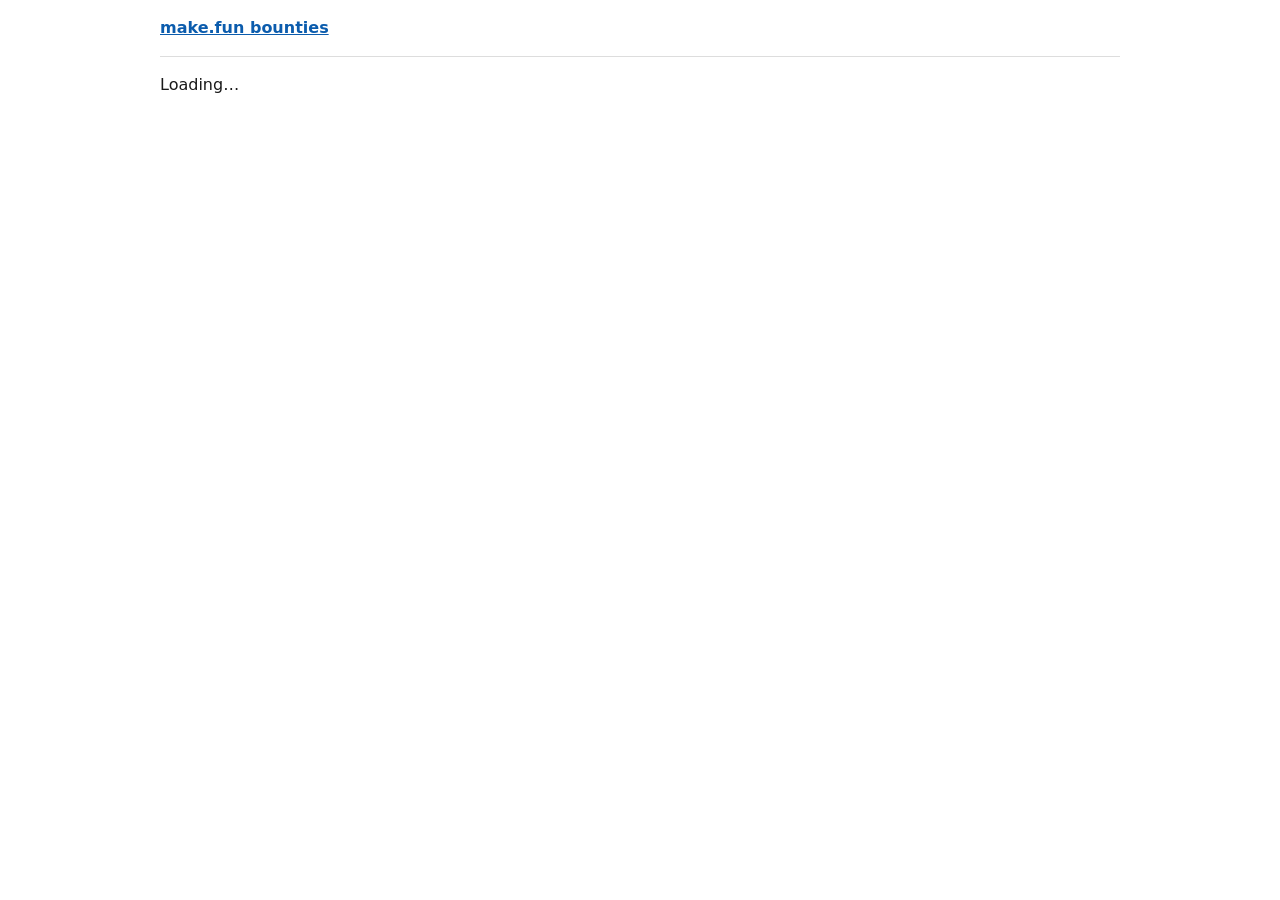
==== app/index.html @ f064cfcb "init: starter baseline" ====
<!doctype html>
<html lang="en">
<head>
<meta charset="utf-8">
<meta name="viewport" content="width=device-width, initial-scale=1">
<title>make.fun bounties</title>
<link rel="stylesheet" href="style.css">
<script type="module" src="main.js"></script>
</head>
<body>
<header><a href="#/">make.fun bounties</a></header>
<main id="app"></main>
</body>
</html>
---- app/style.css ----
body {
  margin: 0 auto;
  max-width: 960px;
  padding: 0 16px 48px;
  font: 16px/1.5 system-ui, sans-serif;
  color: #1a1a1a;
}

header {
  padding: 16px 0;
  border-bottom: 1px solid #ddd;
  font-weight: 600;
}

a {
  color: #0b5cad;
}

.board {
  list-style: none;
  padding: 0;
}

.board li {
  display: grid;
  grid-template-columns: 1fr 7em 9em 8em 7em;
  gap: 12px;
  padding: 8px 0;
  border-bottom: 1px solid #eee;
}

dl {
  display: grid;
  grid-template-columns: max-content 1fr;
  gap: 4px 16px;
}

dt {
  font-weight: 600;
}

dd {
  margin: 0;
}

.description {
  white-space: pre-wrap;
}
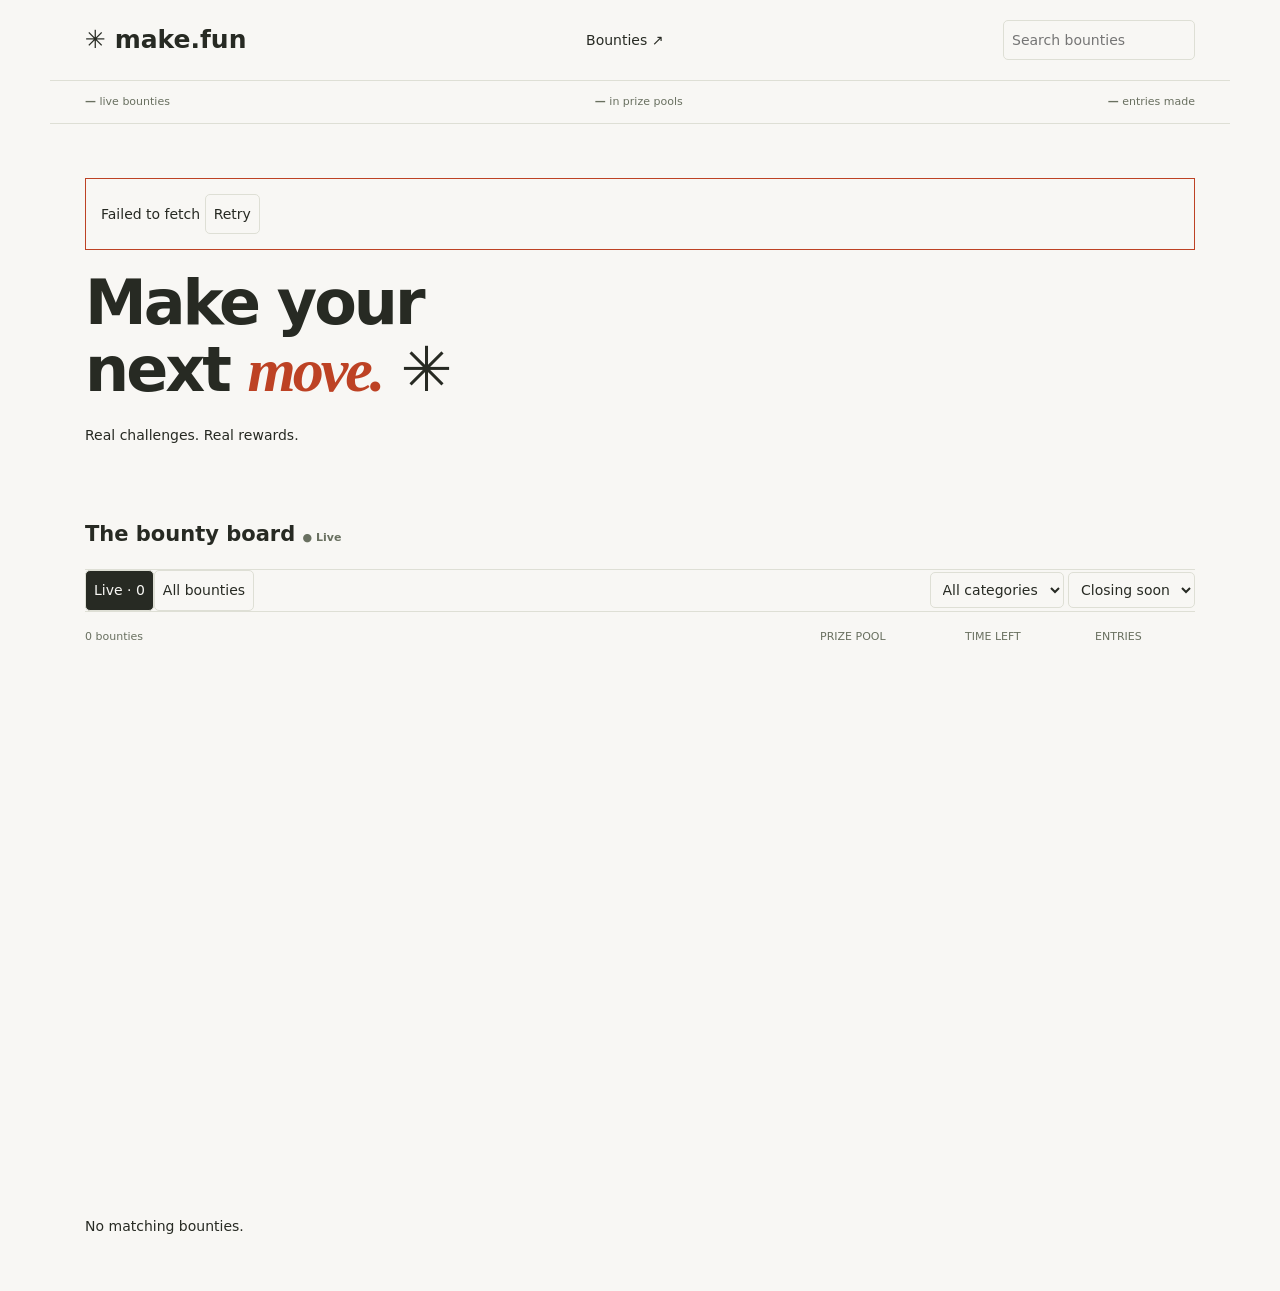
==== commit 03183f54: "app: full frontend (board, bounty, leaderboard, profile)" ====
--- a/app/index.html
+++ b/app/index.html
@@ -1,14 +1 @@
-<!doctype html>
-<html lang="en">
-<head>
-<meta charset="utf-8">
-<meta name="viewport" content="width=device-width, initial-scale=1">
-<title>make.fun bounties</title>
-<link rel="stylesheet" href="style.css">
-<script type="module" src="main.js"></script>
-</head>
-<body>
-<header><a href="#/">make.fun bounties</a></header>
-<main id="app"></main>
-</body>
-</html>
+<!doctype html><html lang="en"><meta charset="utf-8"><meta name="viewport" content="width=device-width,initial-scale=1"><title>make.fun — Bounties</title><link rel="stylesheet" href="style.css"><script>window.__shotReady=false</script><script type="module" src="app.js"></script><header><a class="brand" href="#/">✳ make.fun</a><a href="#/">Bounties ↗</a><form><input type="search" aria-label="Search all bounties" placeholder="Search bounties"></form></header><div class="totals"><span><b id="live">—</b> live bounties</span><span><b id="pots">—</b> in prize pools</span><span><b id="entries">—</b> entries made</span></div><main></main></html>
--- a/app/style.css
+++ b/app/style.css
@@ -1,48 +1 @@
-body {
-  margin: 0 auto;
-  max-width: 960px;
-  padding: 0 16px 48px;
-  font: 16px/1.5 system-ui, sans-serif;
-  color: #1a1a1a;
-}
-
-header {
-  padding: 16px 0;
-  border-bottom: 1px solid #ddd;
-  font-weight: 600;
-}
-
-a {
-  color: #0b5cad;
-}
-
-.board {
-  list-style: none;
-  padding: 0;
-}
-
-.board li {
-  display: grid;
-  grid-template-columns: 1fr 7em 9em 8em 7em;
-  gap: 12px;
-  padding: 8px 0;
-  border-bottom: 1px solid #eee;
-}
-
-dl {
-  display: grid;
-  grid-template-columns: max-content 1fr;
-  gap: 4px 16px;
-}
-
-dt {
-  font-weight: 600;
-}
-
-dd {
-  margin: 0;
-}
-
-.description {
-  white-space: pre-wrap;
-}
+:root{color-scheme:light dark;--bg:#f8f7f4;--ink:#272a23;--muted:#697060;--line:#dedfd5;--accent:#bd4224}*{box-sizing:border-box}body{margin:0;background:var(--bg);color:var(--ink);font:14px/1.6 system-ui}header,.totals,main,footer{max-width:1180px;margin:auto;padding:20px 35px}a{color:inherit;text-decoration:none}a:hover{color:var(--accent)}input,select,button{font:inherit;color:inherit;background:var(--bg);border:1px solid var(--line);padding:8px;border-radius:5px}:focus-visible{outline:2px solid var(--accent);outline-offset:3px}header,.totals,.toolbar,.heading,footer{display:flex;justify-content:space-between;align-items:center;gap:20px;border-bottom:1px solid var(--line)}.brand{font-weight:800;font-size:25px}small,.totals,.columns{font-size:11px;color:var(--muted)}.totals{padding-block:12px}main{padding-block:40px}.hero{padding-bottom:40px}h1{font-size:62px;letter-spacing:-3px;line-height:1.08;font-weight:550;margin:20px 0}em{font-family:Georgia;color:var(--accent)}.selected{background:var(--ink);color:var(--bg)}.columns{display:grid;grid-template-columns:1fr 145px 130px 100px;padding:16px 0}#list{height:540px;overflow:auto;position:relative;overflow-anchor:none}.space{position:relative}.row{position:absolute;width:100%;border-bottom:1px solid var(--line)}.bounty{display:grid;grid-template-columns:35px 1fr 145px 130px 100px;align-items:center;height:100%}.bounty>span:nth-child(2){padding-right:20px}.bounty b{font-size:13px}.row small{display:block}.timer,.entries{font-size:11px}.detail{display:grid;grid-template-columns:1fr 290px;gap:45px;margin:40px 0}#description,#dates{white-space:pre-wrap;overflow-wrap:anywhere}aside{border:1px solid var(--line);padding:25px;align-self:start}#pot{font-size:42px}table{width:100%;text-align:left}.leader.columns,.leader .row{display:grid;grid-template-columns:50px 1fr 100px 70px;gap:10px;align-items:center}.leader small,.solution small{white-space:nowrap;overflow:hidden;text-overflow:ellipsis}.leader .row>span:nth-child(2),.solution>span:first-child{min-width:0}.solution{display:flex;align-items:center;justify-content:space-between;height:100%;gap:15px}#record{padding:25px 0}#error{padding:15px;border:1px solid var(--accent)}#empty:empty{display:none}@media(prefers-color-scheme:dark){:root{--bg:#191b17;--ink:#f0f0e6;--muted:#a4aa99;--line:#3b4034;--accent:#ff9a78}}@media(max-width:700px){header,.totals,main,footer{padding-inline:20px}header,.toolbar{flex-wrap:wrap}form,input{width:100%}.totals{gap:12px;font-size:9px}h1{font-size:48px}.hero p{font-size:12px}.toolbar>div:last-child{display:flex;width:100%}select{min-width:0;flex:1;font-size:11px}.columns{grid-template-columns:1fr 90px}.columns>span:nth-child(n+3){display:none}.bounty{grid-template-columns:25px 1fr 90px;padding-bottom:20px}.bounty b{font-size:12px}.timer,.entries{position:absolute;bottom:9px;font-size:10px}.timer{left:25px}.entries{right:0}.detail{grid-template-columns:1fr}.leader.columns,.leader .row{grid-template-columns:30px 1fr 60px 45px;gap:6px;font-size:10px}.leader.columns>span{display:block}}
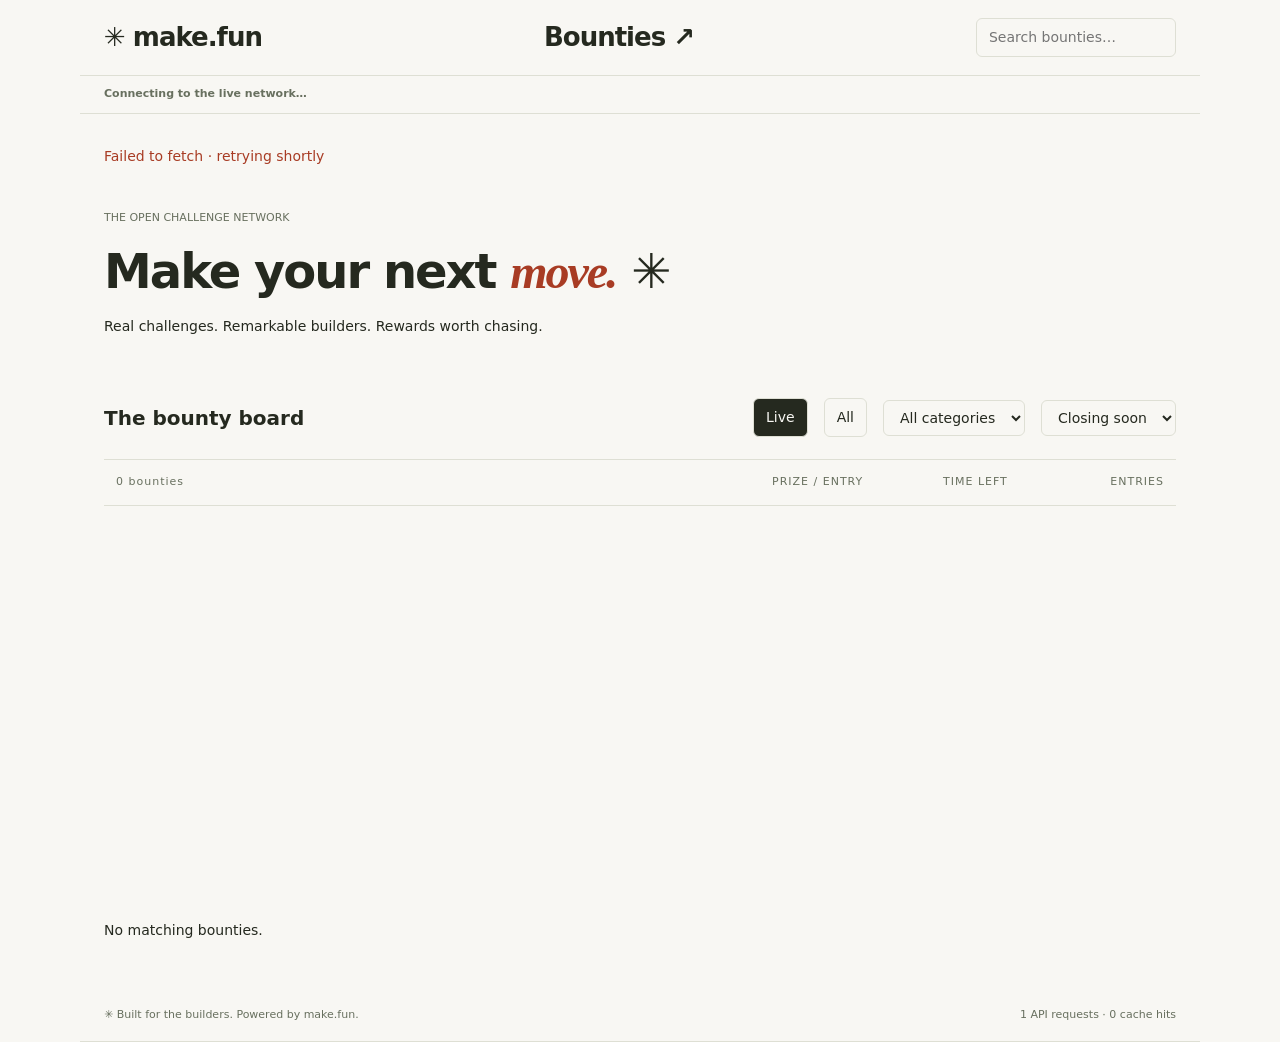
==== commit 383c03dd: "perf: inline css, dense js, fixed closing-soon sort, agent-made shots" ====
--- a/app/index.html
+++ b/app/index.html
@@ -1 +1,4 @@
-<!doctype html><html lang="en"><meta charset="utf-8"><meta name="viewport" content="width=device-width,initial-scale=1"><title>make.fun — Bounties</title><link rel="stylesheet" href="style.css"><script>window.__shotReady=false</script><script type="module" src="app.js"></script><header><a class="brand" href="#/">✳ make.fun</a><a href="#/">Bounties ↗</a><form><input type="search" aria-label="Search all bounties" placeholder="Search bounties"></form></header><div class="totals"><span><b id="live">—</b> live bounties</span><span><b id="pots">—</b> in prize pools</span><span><b id="entries">—</b> entries made</span></div><main></main></html>+<!doctype html><html lang="en"><meta charset="utf-8"><meta name="viewport" content="width=device-width,initial-scale=1"><title>make.fun — Bounties</title><style>
+/* make.fun: responsive board, aligned rankings, system themes. */
+:root{color-scheme:light dark;--bg:#f8f7f3;--ink:#25291f;--muted:#68705f;--line:#dedfd4;--soft:#eeeee5;--accent:#a83c24}*{box-sizing:border-box}i{font-style:normal}.grid>i:last-child{font-size:11px;color:var(--muted)}#error:empty{display:none}body{margin:0;background:var(--bg);color:var(--ink);font:14px/1.5 system-ui}header,main,footer,.totals{max-width:1120px;margin:auto;padding:18px 24px}a{color:inherit;text-decoration:none}header,.totals,.toolbar,.potbar,footer{display:flex;align-items:center;justify-content:space-between;gap:16px;border-bottom:1px solid var(--line)}header>a{font-size:26px;font-weight:850;letter-spacing:-1px}input,select,button{font:inherit;color:inherit;background:var(--bg);border:1px solid var(--line);border-radius:6px;padding:8px 12px}button{cursor:pointer}.selected{background:var(--ink);color:var(--bg)}:focus-visible{outline:2px solid var(--accent);outline-offset:2px}.totals,small,.columns,footer{font-size:11px;color:var(--muted)}.totals{padding-block:10px;white-space:pre-wrap}.hero{padding:25px 0}h1{font-size:48px;letter-spacing:-2px;line-height:1.12;margin:18px 0}em{font-family:Georgia;color:var(--accent)}h2{font-size:20px}h3{margin-bottom:10px}.toolbar{padding:10px 0}.toolbar h2{margin-right:auto}.grid{display:grid;grid-template-columns:1fr 155px 140px 65px;gap:16px;align-items:center}.columns{padding:14px 12px;border-bottom:1px solid var(--line);letter-spacing:1px}.grid>:last-child{text-align:right}#list{height:400px;overflow:auto;position:relative;overflow-anchor:none}#space{position:relative}.row{position:absolute;width:100%;height:80px;border-bottom:1px solid var(--line);padding:0 12px}.row:hover,.row:focus-within{background:var(--soft)}.row a{height:100%}.row b{font-size:14px}.row strong{font-size:21px;font-variant-numeric:tabular-nums}.row small{display:block;white-space:nowrap;overflow:hidden;text-overflow:ellipsis}.row span{min-width:0}.pill{font-size:11px;background:var(--soft);border-radius:20px;padding:3px 8px;width:max-content;max-width:100%}.row small.pill{display:table;margin-top:4px}.rank{display:grid;grid-template-columns:45px 1fr 110px 80px;gap:16px;align-items:center}.rank>:nth-child(n+3){text-align:right;font-variant-numeric:tabular-nums}.rank .row{display:grid;grid-template-columns:45px 1fr 110px 80px;gap:16px;align-items:center}.rank .row a{font-weight:700}.rank .row>:nth-child(n+3){text-align:right;font-variant-numeric:tabular-nums}.rank#list{display:block;height:320px}[data-rank="1"]{background:#b8942412}[data-rank="2"]{background:#828b9812}[data-rank="3"]{background:#b46f3812}.potbar{background:var(--soft);padding:20px;border-radius:8px}.potbar strong{display:block;font-size:42px;letter-spacing:-1px}#badge{margin-left:14px}#rewards{display:flex;gap:8px;overflow:auto;padding-bottom:10px}#rewards span{flex:none;border:1px solid var(--line);padding:6px 10px;border-radius:5px}#rewards b{margin-left:8px}#meta{display:block;margin-top:20px}#description{white-space:pre-wrap}details{margin:25px 0}.profile{display:flex;gap:24px;align-items:center;margin-top:32px}.profile img{border-radius:50%}.profile h1{margin:8px 0}#stats{display:grid;grid-template-columns:repeat(4,1fr);margin:30px 0;border-block:1px solid var(--line);padding:20px 0}#stats strong{display:block;font-size:30px}#stats small{display:block}.solution{display:flex;align-items:center;justify-content:space-between;gap:20px}.solution>span{min-width:0}footer{margin-top:16px}#error{color:var(--accent)}@media(prefers-color-scheme:dark){:root{--bg:#191d17;--ink:#f1f1e7;--muted:#abb3a1;--line:#394032;--soft:#272e22;--accent:#ff9e7c}}@media(max-width:700px){header,.toolbar{flex-wrap:wrap}header,main,footer,.totals{padding-inline:16px}header form,header input{width:100%}.totals{flex-wrap:wrap;gap:4px}h1{font-size:36px}.toolbar h2{width:100%;margin:5px 0}.toolbar{gap:6px}select{font-size:11px;padding:8px 4px;min-width:0}.grid{grid-template-columns:1fr 100px;gap:8px}.grid>:nth-child(n+3){display:none}.row strong{font-size:18px}.row b{font-size:12px}.row .grid{padding-bottom:17px}.row .grid>:nth-child(3){display:block;position:absolute;bottom:3px;left:12px;font-size:10px}.row .grid>:last-child{display:block;position:absolute;bottom:6px;right:12px}.rank,.rank .row{grid-template-columns:28px 1fr 64px 48px;gap:8px;font-size:11px}.rank.columns{letter-spacing:0}.potbar{flex-wrap:wrap}.profile{gap:14px}.profile h1{font-size:27px;overflow-wrap:anywhere}.profile img{width:64px;height:64px}#stats strong{font-size:24px}footer{font-size:10px}}
+</style><script type="module" src="app.js"></script><header><a href="#/">✳ make.fun</a><a href="#/">Bounties ↗</a><form role="search"><input type="search" aria-label="Search bounties" placeholder="Search bounties…"></form></header><div class="totals"><b id="totals">Connecting to the live network…</b><span id="updated"></span></div><main></main><footer><span>✳ Built for the builders. Powered by make.fun.</span><span id="network">0 API requests · 0 cache hits</span></footer></html>
